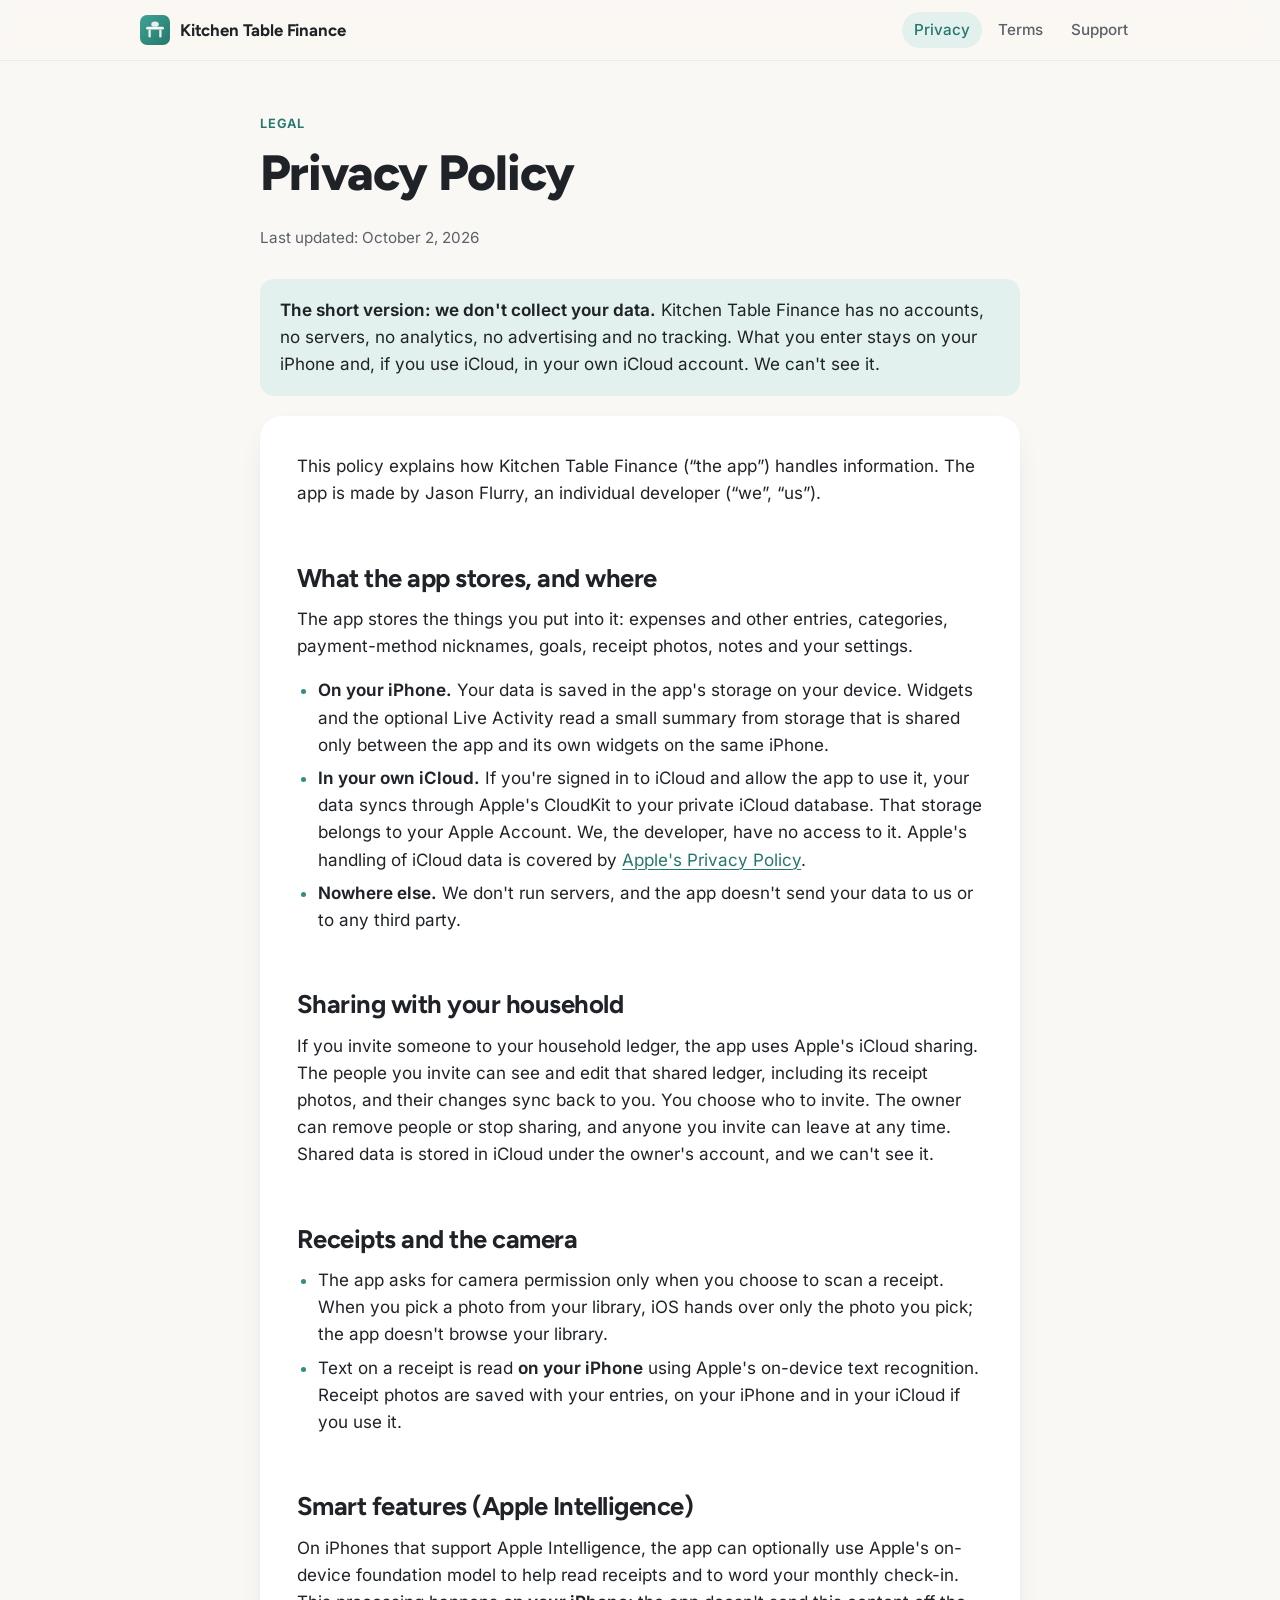
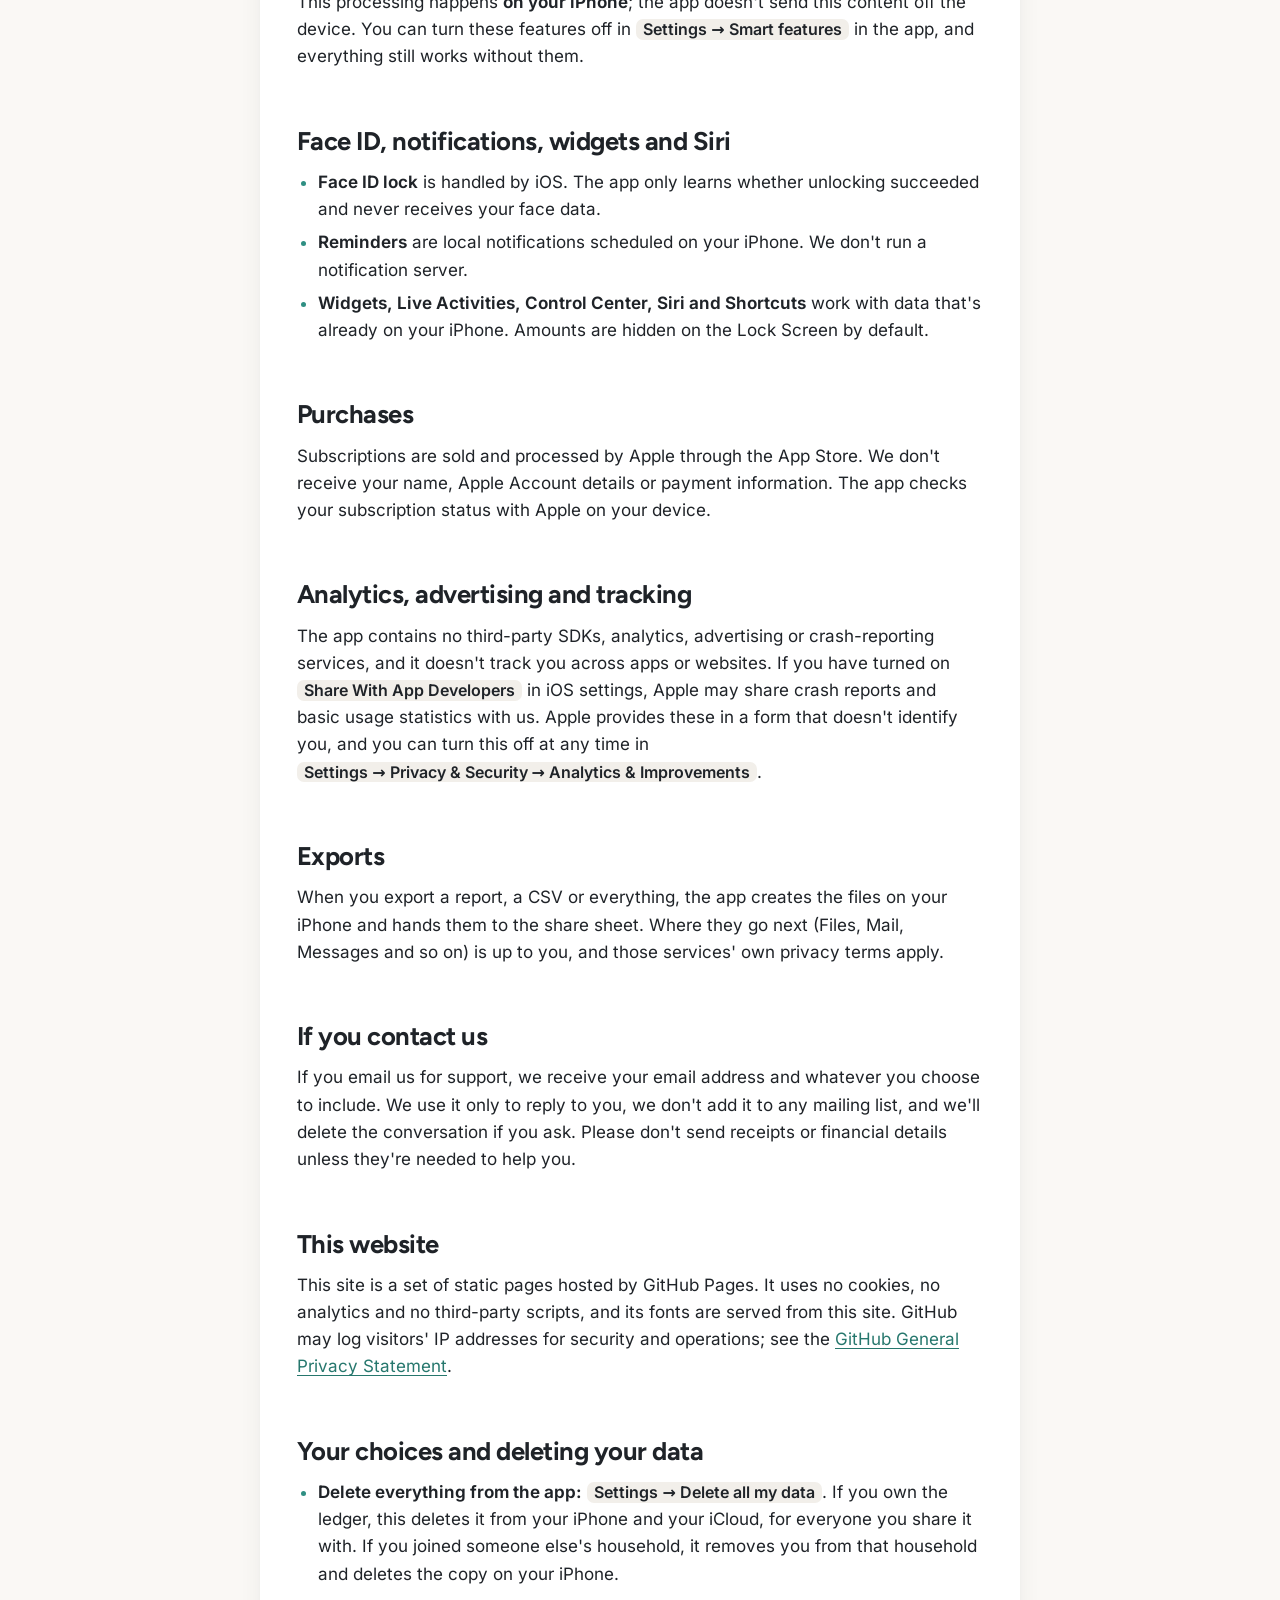
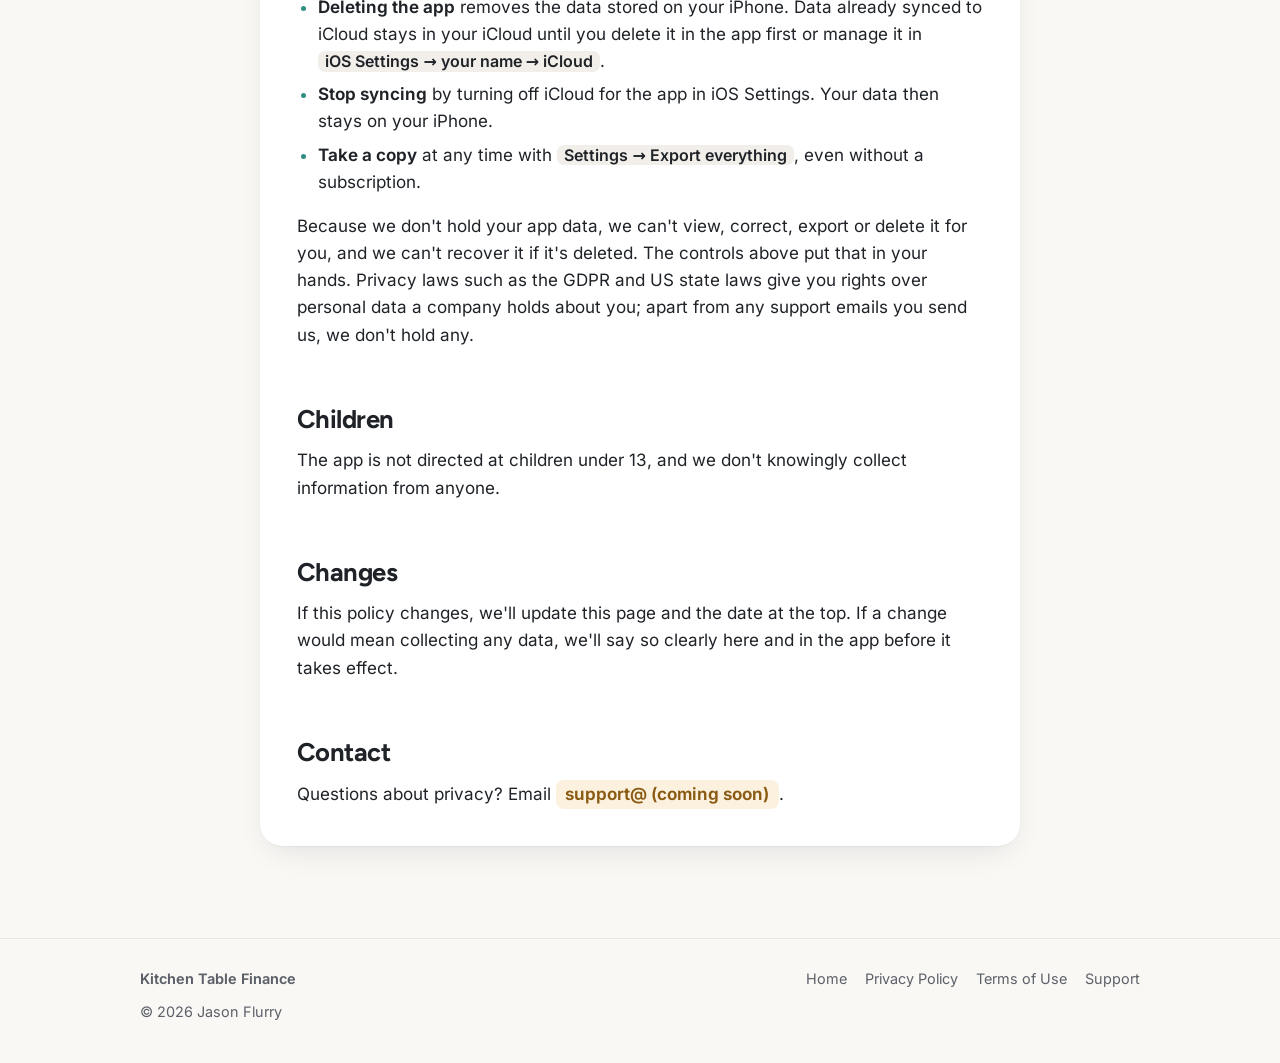
==== privacy/index.html @ 3508e767 "Add privacy, terms and support site for Kitchen Table Finance" ====
<!doctype html>
<html lang="en">
<head>
  <meta charset="utf-8">
  <meta name="viewport" content="width=device-width, initial-scale=1, viewport-fit=cover">
  <title>Privacy Policy · Kitchen Table Finance</title>
  <meta name="description" content="Kitchen Table Finance doesn't collect your data. No accounts, no servers, no analytics, no ads. Your data stays on your iPhone and in your own iCloud.">
  <meta name="theme-color" content="#FAF8F5" media="(prefers-color-scheme: light)">
  <meta name="theme-color" content="#15171C" media="(prefers-color-scheme: dark)">
  <link rel="icon" href="../favicon.svg" type="image/svg+xml">
  <link rel="stylesheet" href="../assets/site.css">
</head>
<body>
  <a class="skip" href="#main">Skip to content</a>
  <header class="site-header">
    <div class="wrap-wide bar">
      <a class="brand" href="../" aria-label="Kitchen Table Finance home"><img src="../assets/icon.svg" alt="" width="30" height="30"><span>Kitchen Table Finance</span></a>
      <nav class="nav" aria-label="Site">
        <a href="../privacy/" aria-current="page">Privacy</a>
        <a href="../terms/">Terms</a>
        <a href="../support/">Support</a>
      </nav>
    </div>
  </header>

  <main id="main">
    <div class="wrap">
      <header class="page-head">
        <span class="eyebrow">Legal</span>
        <h1>Privacy Policy</h1>
        <p class="updated">Last updated: October 2, 2026</p>
      </header>

      <div class="callout">
        <p><strong>The short version: we don't collect your data.</strong> Kitchen Table Finance has no accounts, no servers, no analytics, no advertising and no tracking. What you enter stays on your iPhone and, if you use iCloud, in your own iCloud account. We can't see it.</p>
      </div>

      <div class="card">
        <p>This policy explains how Kitchen Table Finance (“the app”) handles information. The app is made by Jason Flurry, an individual developer (“we”, “us”).</p>

        <h2>What the app stores, and where</h2>
        <p>The app stores the things you put into it: expenses and other entries, categories, payment-method nicknames, goals, receipt photos, notes and your settings.</p>
        <ul>
          <li><strong>On your iPhone.</strong> Your data is saved in the app's storage on your device. Widgets and the optional Live Activity read a small summary from storage that is shared only between the app and its own widgets on the same iPhone.</li>
          <li><strong>In your own iCloud.</strong> If you're signed in to iCloud and allow the app to use it, your data syncs through Apple's CloudKit to your private iCloud database. That storage belongs to your Apple Account. We, the developer, have no access to it. Apple's handling of iCloud data is covered by <a href="https://www.apple.com/legal/privacy/">Apple's Privacy Policy</a>.</li>
          <li><strong>Nowhere else.</strong> We don't run servers, and the app doesn't send your data to us or to any third party.</li>
        </ul>

        <h2>Sharing with your household</h2>
        <p>If you invite someone to your household ledger, the app uses Apple's iCloud sharing. The people you invite can see and edit that shared ledger, including its receipt photos, and their changes sync back to you. You choose who to invite. The owner can remove people or stop sharing, and anyone you invite can leave at any time. Shared data is stored in iCloud under the owner's account, and we can't see it.</p>

        <h2>Receipts and the camera</h2>
        <ul>
          <li>The app asks for camera permission only when you choose to scan a receipt. When you pick a photo from your library, iOS hands over only the photo you pick; the app doesn't browse your library.</li>
          <li>Text on a receipt is read <strong>on your iPhone</strong> using Apple's on-device text recognition. Receipt photos are saved with your entries, on your iPhone and in your iCloud if you use it.</li>
        </ul>

        <h2>Smart features (Apple Intelligence)</h2>
        <p>On iPhones that support Apple Intelligence, the app can optionally use Apple's on-device foundation model to help read receipts and to word your monthly check-in. This processing happens <strong>on your iPhone</strong>; the app doesn't send this content off the device. You can turn these features off in <span class="path">Settings → Smart features</span> in the app, and everything still works without them.</p>

        <h2>Face ID, notifications, widgets and Siri</h2>
        <ul>
          <li><strong>Face ID lock</strong> is handled by iOS. The app only learns whether unlocking succeeded and never receives your face data.</li>
          <li><strong>Reminders</strong> are local notifications scheduled on your iPhone. We don't run a notification server.</li>
          <li><strong>Widgets, Live Activities, Control Center, Siri and Shortcuts</strong> work with data that's already on your iPhone. Amounts are hidden on the Lock Screen by default.</li>
        </ul>

        <h2>Purchases</h2>
        <p>Subscriptions are sold and processed by Apple through the App Store. We don't receive your name, Apple Account details or payment information. The app checks your subscription status with Apple on your device.</p>

        <h2>Analytics, advertising and tracking</h2>
        <p>The app contains no third-party SDKs, analytics, advertising or crash-reporting services, and it doesn't track you across apps or websites. If you have turned on <span class="path">Share With App Developers</span> in iOS settings, Apple may share crash reports and basic usage statistics with us. Apple provides these in a form that doesn't identify you, and you can turn this off at any time in <span class="path">Settings → Privacy &amp; Security → Analytics &amp; Improvements</span>.</p>

        <h2>Exports</h2>
        <p>When you export a report, a CSV or everything, the app creates the files on your iPhone and hands them to the share sheet. Where they go next (Files, Mail, Messages and so on) is up to you, and those services' own privacy terms apply.</p>

        <h2>If you contact us</h2>
        <p>If you email us for support, we receive your email address and whatever you choose to include. We use it only to reply to you, we don't add it to any mailing list, and we'll delete the conversation if you ask. Please don't send receipts or financial details unless they're needed to help you.</p>

        <h2>This website</h2>
        <p>This site is a set of static pages hosted by GitHub Pages. It uses no cookies, no analytics and no third-party scripts, and its fonts are served from this site. GitHub may log visitors' IP addresses for security and operations; see the <a href="https://docs.github.com/en/site-policy/privacy-policies/github-general-privacy-statement">GitHub General Privacy Statement</a>.</p>

        <h2>Your choices and deleting your data</h2>
        <ul>
          <li><strong>Delete everything from the app:</strong> <span class="path">Settings → Delete all my data</span>. If you own the ledger, this deletes it from your iPhone and your iCloud, for everyone you share it with. If you joined someone else's household, it removes you from that household and deletes the copy on your iPhone.</li>
          <li><strong>Deleting the app</strong> removes the data stored on your iPhone. Data already synced to iCloud stays in your iCloud until you delete it in the app first or manage it in <span class="path">iOS Settings → your name → iCloud</span>.</li>
          <li><strong>Stop syncing</strong> by turning off iCloud for the app in iOS Settings. Your data then stays on your iPhone.</li>
          <li><strong>Take a copy</strong> at any time with <span class="path">Settings → Export everything</span>, even without a subscription.</li>
        </ul>
        <p>Because we don't hold your app data, we can't view, correct, export or delete it for you, and we can't recover it if it's deleted. The controls above put that in your hands. Privacy laws such as the GDPR and US state laws give you rights over personal data a company holds about you; apart from any support emails you send us, we don't hold any.</p>

        <h2>Children</h2>
        <p>The app is not directed at children under 13, and we don't knowingly collect information from anyone.</p>

        <h2>Changes</h2>
        <p>If this policy changes, we'll update this page and the date at the top. If a change would mean collecting any data, we'll say so clearly here and in the app before it takes effect.</p>

        <h2>Contact</h2>
        <!-- SUPPORT_EMAIL: placeholder. Run ./set-support-email.sh you@example.com (see README) -->
        <p>Questions about privacy? Email <span class="email-placeholder" data-support-email>support@ (coming soon)</span>.</p>
      </div>
    </div>
  </main>

  <footer class="site-footer">
    <div class="wrap-wide row">
      <div>
        <strong>Kitchen Table Finance</strong>
        <p>© 2026 Jason Flurry</p>
      </div>
      <nav aria-label="Footer">
        <a href="../">Home</a>
        <a href="../privacy/">Privacy Policy</a>
        <a href="../terms/">Terms of Use</a>
        <a href="../support/">Support</a>
      </nav>
    </div>
  </footer>
</body>
</html>
---- assets/site.css ----
/* Kitchen Table Finance — Soft Daylight (light) / Night Drive (dark).
   Tokens mirror brand/palette.json. Fonts: Figtree + Inter (SIL OFL 1.1), self-hosted. */

@font-face {
  font-family: "Figtree";
  src: url("fonts/figtree-latin-var.woff2") format("woff2-variations"),
       url("fonts/figtree-latin-var.woff2") format("woff2");
  font-weight: 300 900;
  font-style: normal;
  font-display: swap;
}
@font-face {
  font-family: "Inter";
  src: url("fonts/inter-latin-var.woff2") format("woff2-variations"),
       url("fonts/inter-latin-var.woff2") format("woff2");
  font-weight: 100 900;
  font-style: normal;
  font-display: swap;
}

:root {
  color-scheme: light dark;
  --canvas: #FAF8F5;
  --surface: #FFFFFF;
  --fill: #F2EFEA;
  --text: #1F2328;
  --text-2: #5C6169;
  --text-3: #83878E;
  --separator: #E9E5DF;
  --accent: #26776D;
  --accent-pressed: #1D5E56;
  --accent-graphic: #2F8F83;
  --accent-tint: #E3F1EE;
  --on-accent: #FFFFFF;
  --honey-tint: #FBF1DE;
  --honey-text: #8A5A12;
  --shadow: 0 1px 2px rgba(31, 35, 40, .04), 0 12px 32px -12px rgba(31, 35, 40, .14);
  --radius: 22px;
  --radius-s: 14px;
  --font-display: "Figtree", ui-rounded, system-ui, sans-serif;
  --font-text: "Inter", system-ui, sans-serif;
}

@media (prefers-color-scheme: dark) {
  :root {
    --canvas: #15171C;
    --surface: #1E2128;
    --fill: #2C3038;
    --text: #F2F1EE;
    --text-2: #A9ADB4;
    --text-3: #80858D;
    --separator: #30343C;
    --accent: #5CC6B6;
    --accent-pressed: #47AE9F;
    --accent-graphic: #5CC6B6;
    --accent-tint: #1F3633;
    --on-accent: #0E1A18;
    --honey-tint: #3A3122;
    --honey-text: #E5AF53;
    --shadow: none;
  }
}

*, *::before, *::after { box-sizing: border-box; }

html { -webkit-text-size-adjust: 100%; text-size-adjust: 100%; }

body {
  margin: 0;
  background: var(--canvas);
  color: var(--text);
  font-family: var(--font-text);
  font-size: 1.0625rem;
  line-height: 1.6;
  -webkit-font-smoothing: antialiased;
  -moz-osx-font-smoothing: grayscale;
}

a { color: var(--accent); text-underline-offset: .18em; text-decoration-thickness: 1px; }
a:hover { color: var(--accent-pressed); }
a:focus-visible, button:focus-visible, summary:focus-visible {
  outline: 3px solid var(--accent-graphic);
  outline-offset: 3px;
  border-radius: 8px;
}

.skip {
  position: absolute; left: -999px; top: 8px;
  background: var(--accent); color: var(--on-accent);
  padding: 8px 14px; border-radius: 10px; z-index: 10;
}
.skip:focus { left: 12px; }

.wrap { width: min(100% - 40px, 760px); margin-inline: auto; }
.wrap-wide { width: min(100% - 40px, 1000px); margin-inline: auto; }

/* Header */
.site-header {
  position: sticky; top: 0; z-index: 5;
  background: color-mix(in srgb, var(--canvas) 82%, transparent);
  -webkit-backdrop-filter: saturate(180%) blur(16px);
  backdrop-filter: saturate(180%) blur(16px);
  border-bottom: 1px solid color-mix(in srgb, var(--separator) 70%, transparent);
}
.site-header .bar {
  display: flex; align-items: center; justify-content: space-between;
  gap: 16px; min-height: 60px;
}
.brand {
  display: inline-flex; align-items: center; gap: 10px;
  color: var(--text); text-decoration: none;
  font-family: var(--font-display); font-weight: 700; font-size: 1.05rem; letter-spacing: -.01em;
}
.brand:hover { color: var(--text); }
.brand svg, .brand img { width: 30px; height: 30px; flex: none; display: block; }
.nav { display: flex; gap: 4px; flex-wrap: wrap; justify-content: flex-end; }
.nav a {
  color: var(--text-2); text-decoration: none; font-size: .95rem; font-weight: 500;
  padding: 6px 12px; border-radius: 999px;
}
.nav a:hover { color: var(--text); background: var(--fill); }
.nav a[aria-current="page"] { color: var(--accent); background: var(--accent-tint); }

@media (max-width: 560px) {
  .brand span { display: none; }
  .nav a { padding: 6px 10px; font-size: .9rem; }
}

/* Type */
h1, h2, h3 {
  font-family: var(--font-display);
  letter-spacing: -.02em;
  line-height: 1.15;
  margin: 0 0 .5em;
}
h1 { font-size: clamp(2.1rem, 5.5vw, 3.1rem); font-weight: 800; }
h2 { font-size: clamp(1.35rem, 3vw, 1.6rem); font-weight: 700; margin-top: 2.2em; }
h3 { font-size: 1.12rem; font-weight: 700; margin-top: 1.6em; letter-spacing: -.01em; }
p, ul, ol { margin: 0 0 1em; }
ul, ol { padding-left: 1.25em; }
li { margin: .35em 0; }
li::marker { color: var(--accent-graphic); }
strong { font-weight: 650; }
.lede { font-size: 1.2rem; color: var(--text-2); line-height: 1.55; }
.muted { color: var(--text-2); }
.small { font-size: .92rem; }
.path {
  font-weight: 600; white-space: nowrap;
  background: var(--fill); padding: .05em .45em; border-radius: 7px; font-size: .94em;
}
code {
  font-family: ui-monospace, "SF Mono", Menlo, Consolas, monospace; font-size: .9em;
  background: var(--fill); padding: .1em .4em; border-radius: 6px;
}

/* Page layout */
main { padding: 48px 0 72px; }
.page-head { margin-bottom: 28px; }
.eyebrow {
  display: inline-block; font-size: .8rem; font-weight: 650; letter-spacing: .06em; text-transform: uppercase;
  color: var(--accent); margin-bottom: 10px;
}
.updated { color: var(--text-2); font-size: .95rem; }

.card {
  background: var(--surface);
  border-radius: var(--radius);
  box-shadow: var(--shadow);
  border: 1px solid var(--separator);
  padding: clamp(22px, 4vw, 36px);
  margin: 20px 0;
}
@media (prefers-color-scheme: light) { .card { border-color: transparent; } }
.card > :first-child { margin-top: 0; }
.card > :last-child { margin-bottom: 0; }

.callout {
  background: var(--accent-tint);
  border-radius: var(--radius-s);
  padding: 18px 20px;
  margin: 20px 0;
}
.callout > :last-child { margin-bottom: 0; }
.callout strong { color: var(--text); }

.toc { display: flex; flex-wrap: wrap; gap: 8px; margin: 8px 0 0; padding: 0; list-style: none; }
.toc li { margin: 0; }
.toc a {
  display: inline-block; text-decoration: none; font-size: .9rem; font-weight: 550;
  color: var(--text-2); background: var(--surface); border: 1px solid var(--separator);
  padding: 6px 12px; border-radius: 999px;
}
.toc a:hover { color: var(--accent); border-color: var(--accent-graphic); }

/* Email placeholder */
.email-placeholder {
  display: inline-block;
  font-weight: 650;
  color: var(--honey-text);
  background: var(--honey-tint);
  padding: .05em .55em;
  border-radius: 8px;
}

/* Landing */
.hero { padding: clamp(40px, 8vw, 88px) 0 24px; text-align: center; }
.hero .icon { width: 96px; height: 96px; margin: 0 auto 26px; display: block; filter: drop-shadow(0 14px 24px rgba(38, 119, 109, .25)); }
.hero h1 { font-size: clamp(2.4rem, 7vw, 3.8rem); margin-bottom: .25em; }
.hero .subtitle { font-family: var(--font-display); font-weight: 600; font-size: clamp(1.15rem, 2.6vw, 1.4rem); color: var(--accent); margin-bottom: .8em; }
.hero .lede { max-width: 34em; margin-inline: auto; }
.badge {
  display: inline-flex; align-items: center; gap: 8px;
  margin-top: 18px; padding: 10px 18px; border-radius: 999px;
  background: var(--surface); border: 1px solid var(--separator);
  color: var(--text-2); font-weight: 600; font-size: .95rem;
}
.badge .dot { width: 8px; height: 8px; border-radius: 50%; background: var(--accent-graphic); }

.features {
  display: grid; gap: 16px;
  grid-template-columns: repeat(auto-fit, minmax(260px, 1fr));
  margin: 36px 0;
}
.feature {
  background: var(--surface); border-radius: var(--radius); box-shadow: var(--shadow);
  border: 1px solid var(--separator); padding: 24px;
}
@media (prefers-color-scheme: light) { .feature { border-color: transparent; } }
.feature .glyph {
  width: 42px; height: 42px; border-radius: 13px; background: var(--accent-tint);
  display: grid; place-items: center; margin-bottom: 14px; color: var(--accent);
}
.feature .glyph svg { width: 22px; height: 22px; }
.feature h3 { margin: 0 0 .35em; }
.feature p { margin: 0; color: var(--text-2); font-size: .98rem; }

.privacy-band {
  text-align: center; padding: clamp(28px, 5vw, 44px); margin: 12px 0 36px;
  border-radius: var(--radius); background: var(--accent-tint);
}
.privacy-band h2 { margin-top: 0; }
.privacy-band p { max-width: 36em; margin-inline: auto; color: var(--text-2); }
.privacy-band p:last-child { margin-bottom: 0; }

.link-row { display: flex; flex-wrap: wrap; gap: 12px; justify-content: center; margin: 8px 0 0; }
.btn {
  display: inline-flex; align-items: center; gap: 8px; text-decoration: none;
  font-weight: 600; padding: 12px 20px; border-radius: 999px;
  background: var(--surface); color: var(--accent); border: 1px solid var(--separator);
}
.btn:hover { border-color: var(--accent-graphic); color: var(--accent); }
.btn.primary { background: var(--accent); color: var(--on-accent); border-color: transparent; }
.btn.primary:hover { background: var(--accent-pressed); color: var(--on-accent); }

/* FAQ */
.faq details {
  background: var(--surface); border-radius: var(--radius-s); border: 1px solid var(--separator);
  margin: 10px 0; padding: 0 20px;
}
@media (prefers-color-scheme: light) { .faq details { border-color: transparent; box-shadow: var(--shadow); } }
.faq summary {
  cursor: pointer; list-style: none; padding: 16px 28px 16px 0; position: relative;
  font-family: var(--font-display); font-weight: 650; font-size: 1.05rem;
}
.faq summary::-webkit-details-marker { display: none; }
.faq summary::after {
  content: ""; position: absolute; right: 4px; top: 50%; width: 9px; height: 9px;
  border-right: 2px solid var(--text-3); border-bottom: 2px solid var(--text-3);
  transform: translateY(-70%) rotate(45deg); transition: transform .2s ease;
}
.faq details[open] summary::after { transform: translateY(-30%) rotate(225deg); }
.faq details > div { padding: 0 0 16px; }
.faq details > div > :last-child { margin-bottom: 0; }
.faq h2 { margin-top: 1.8em; }

/* Footer */
.site-footer { border-top: 1px solid var(--separator); padding: 28px 0 40px; color: var(--text-2); font-size: .9rem; }
.site-footer .row { display: flex; flex-wrap: wrap; justify-content: space-between; gap: 12px 24px; }
.site-footer nav { display: flex; gap: 18px; flex-wrap: wrap; }
.site-footer a { color: var(--text-2); text-decoration: none; }
.site-footer a:hover { color: var(--accent); }
.site-footer p { margin: 10px 0 0; }

@media (prefers-reduced-motion: reduce) {
  * { transition: none !important; scroll-behavior: auto !important; }
}
@media (prefers-reduced-motion: no-preference) { html { scroll-behavior: smooth; } }

@media print {
  .site-header, .site-footer, .skip, .toc { display: none; }
  body { background: #fff; color: #000; }
  .card, .feature, .faq details { box-shadow: none; border: 1px solid #ddd; }
  .faq details > div { display: block; }
}
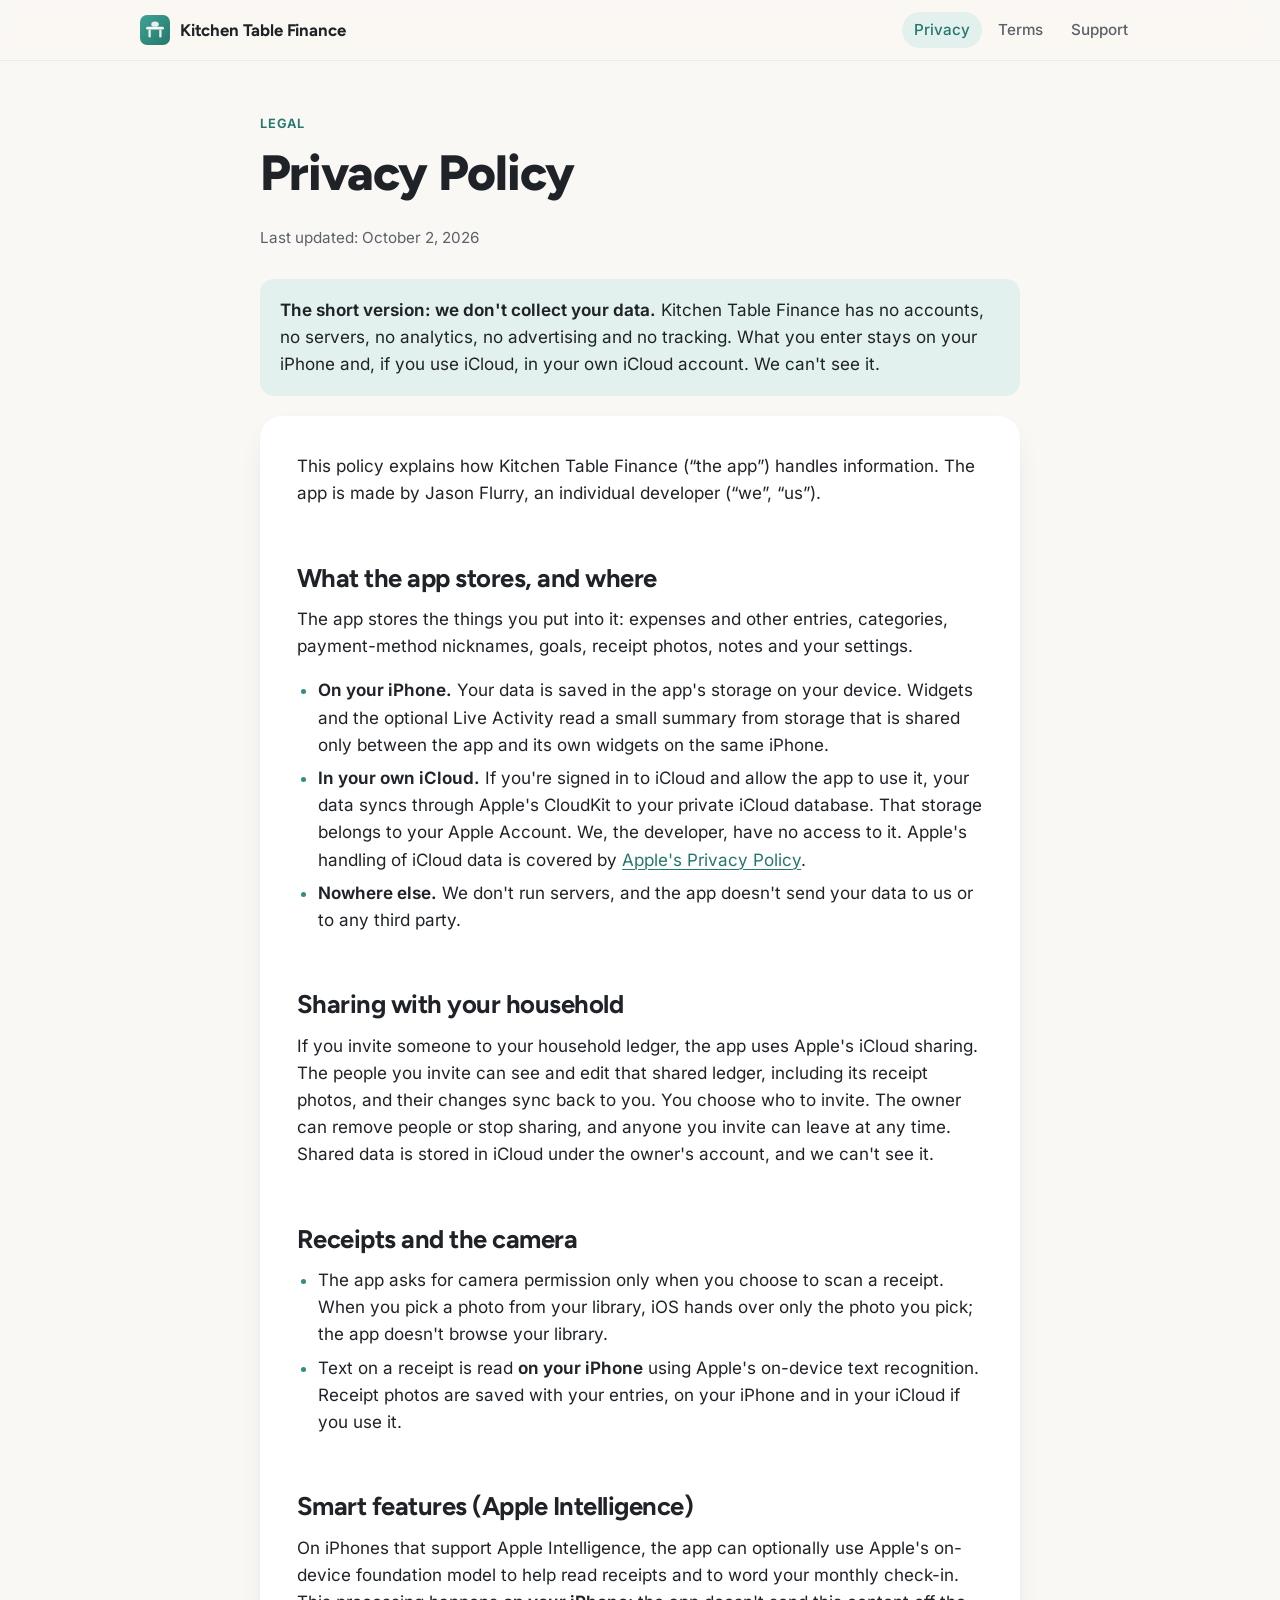
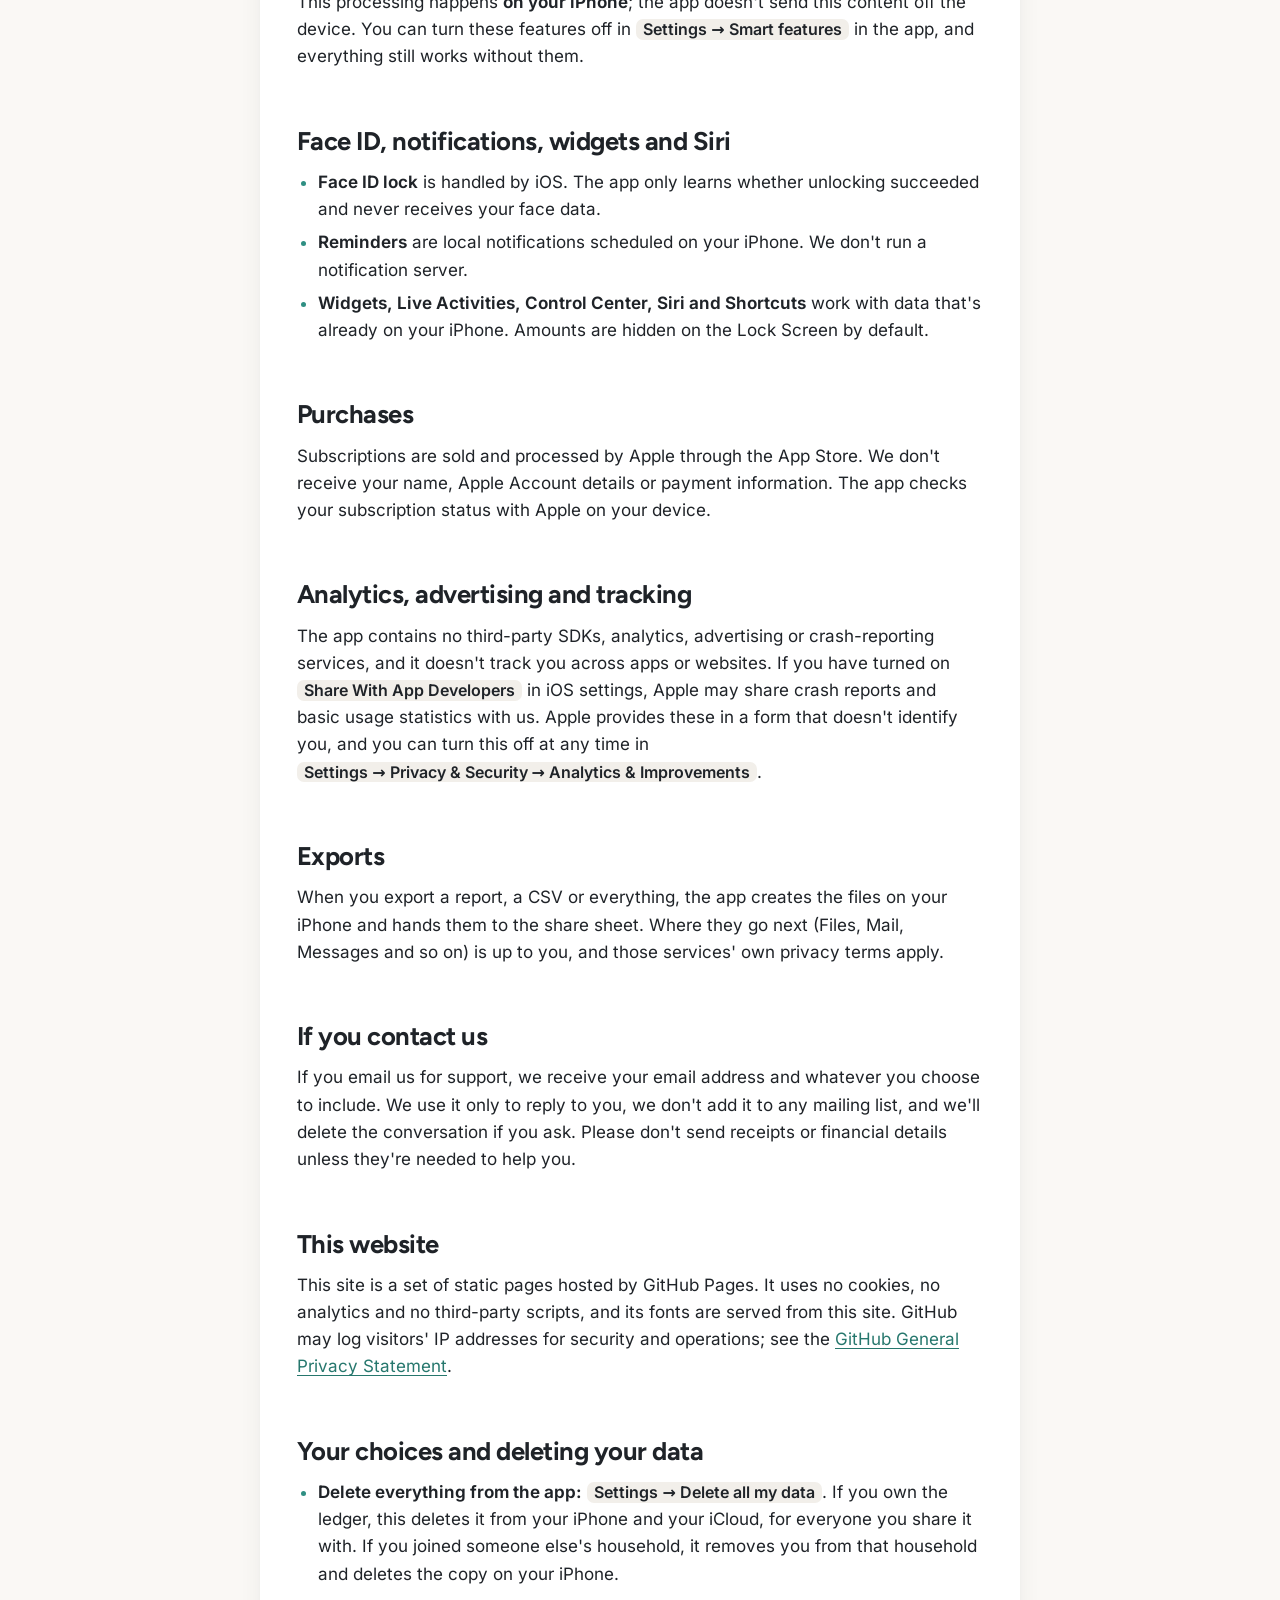
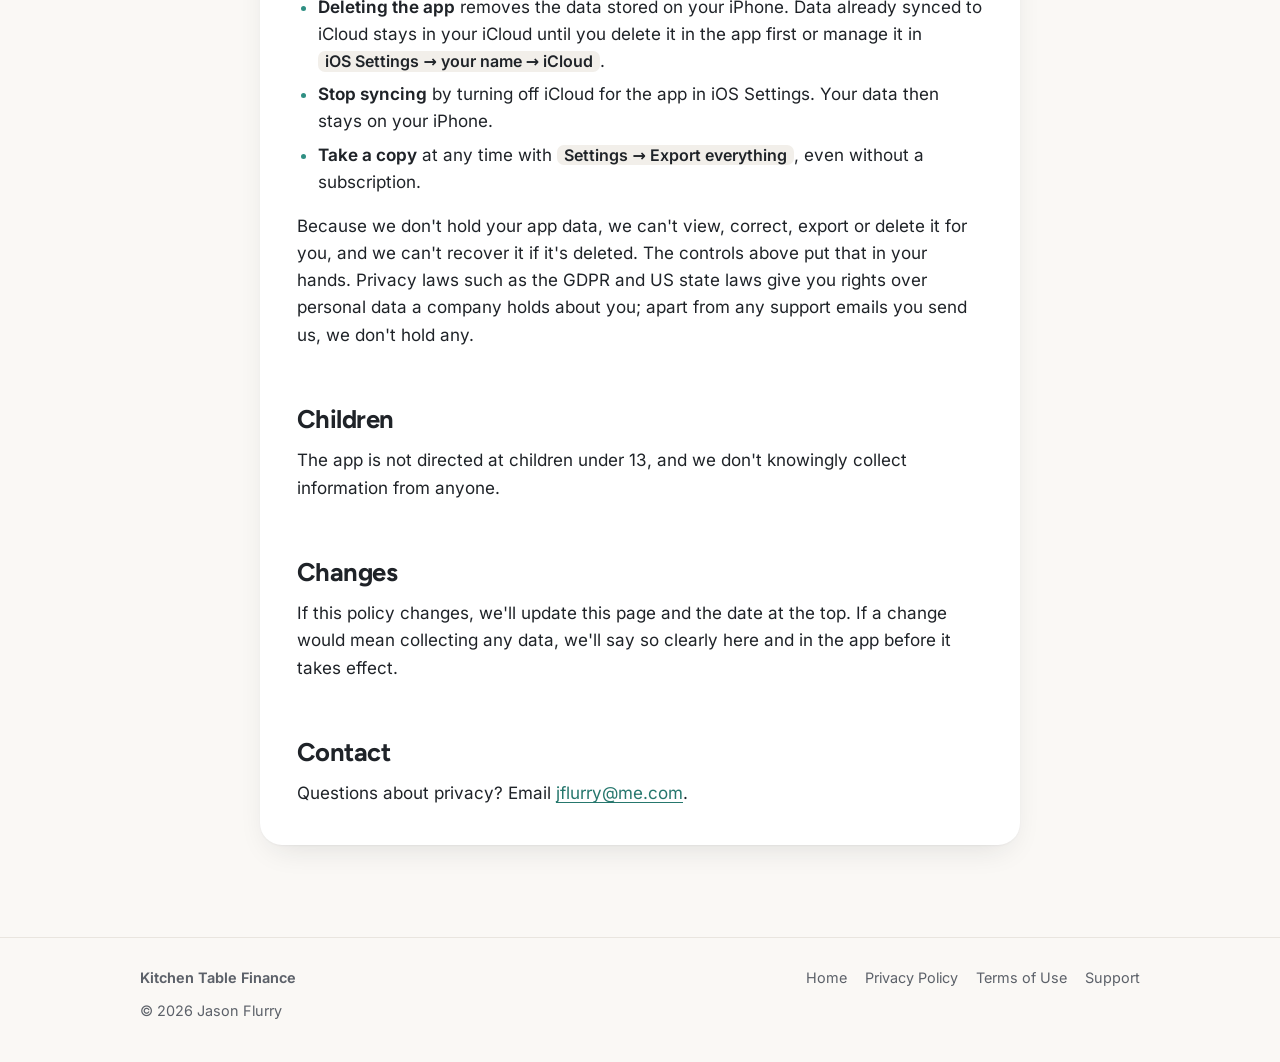
==== commit 8cac14f2: "Set support email to jflurry@me.com on privacy and support pages" ====
--- a/privacy/index.html
+++ b/privacy/index.html
@@ -96,8 +96,8 @@
         <p>If this policy changes, we'll update this page and the date at the top. If a change would mean collecting any data, we'll say so clearly here and in the app before it takes effect.</p>
 
         <h2>Contact</h2>
-        <!-- SUPPORT_EMAIL: placeholder. Run ./set-support-email.sh you@example.com (see README) -->
-        <p>Questions about privacy? Email <span class="email-placeholder" data-support-email>support@ (coming soon)</span>.</p>
+        <!-- SUPPORT_EMAIL: set by set-support-email.sh -->
+        <p>Questions about privacy? Email <a href="mailto:jflurry@me.com" data-support-email>jflurry@me.com</a>.</p>
       </div>
     </div>
   </main>
--- a/assets/site.css
+++ b/assets/site.css
@@ -292,3 +292,36 @@
   .card, .feature, .faq details { box-shadow: none; border: 1px solid #ddd; }
   .faq details > div { display: block; }
 }
+
+/* Pricing + quieter promise (landing) */
+.pricing { text-align: center; margin: 12px 0 36px; }
+.pricing h2 { margin-top: 0; }
+.pricing .lede { max-width: 32em; margin-inline: auto; }
+.plans {
+  display: grid; gap: 16px; grid-template-columns: repeat(auto-fit, minmax(240px, 1fr));
+  max-width: 640px; margin: 24px auto 20px; text-align: left;
+}
+.plan {
+  position: relative; background: var(--surface); border-radius: var(--radius); box-shadow: var(--shadow);
+  border: 1px solid var(--separator); padding: 24px;
+}
+@media (prefers-color-scheme: light) { .plan { border-color: transparent; } }
+.plan.best { border: 2px solid var(--accent-graphic); }
+.plan h3 { margin: 0 0 .25em; }
+.plan-tag {
+  display: inline-block; font-size: .78rem; font-weight: 700; letter-spacing: .05em; text-transform: uppercase;
+  color: var(--on-accent); background: var(--accent); padding: 3px 10px; border-radius: 999px; margin-bottom: 10px;
+}
+.plan-price { margin: 0 0 .4em; font-family: var(--font-display); }
+.plan-price strong { font-size: 2rem; font-weight: 800; letter-spacing: -.02em; }
+.plan-price span { color: var(--text-2); font-weight: 600; margin-left: 2px; }
+.plan-note { margin: 0; color: var(--text-2); font-size: .95rem; }
+.plan-facts { max-width: 640px; margin: 0 auto; text-align: left; color: var(--text-2); font-size: .98rem; }
+.promise {
+  background: var(--surface); border-radius: var(--radius); box-shadow: var(--shadow);
+  border: 1px solid var(--separator); padding: clamp(24px, 4vw, 40px); margin: 0 0 36px;
+}
+@media (prefers-color-scheme: light) { .promise { border-color: transparent; } }
+.promise h2 { margin-top: 0; }
+.promise p { color: var(--text-2); max-width: 44em; }
+.promise p:last-child { margin-bottom: 0; }
